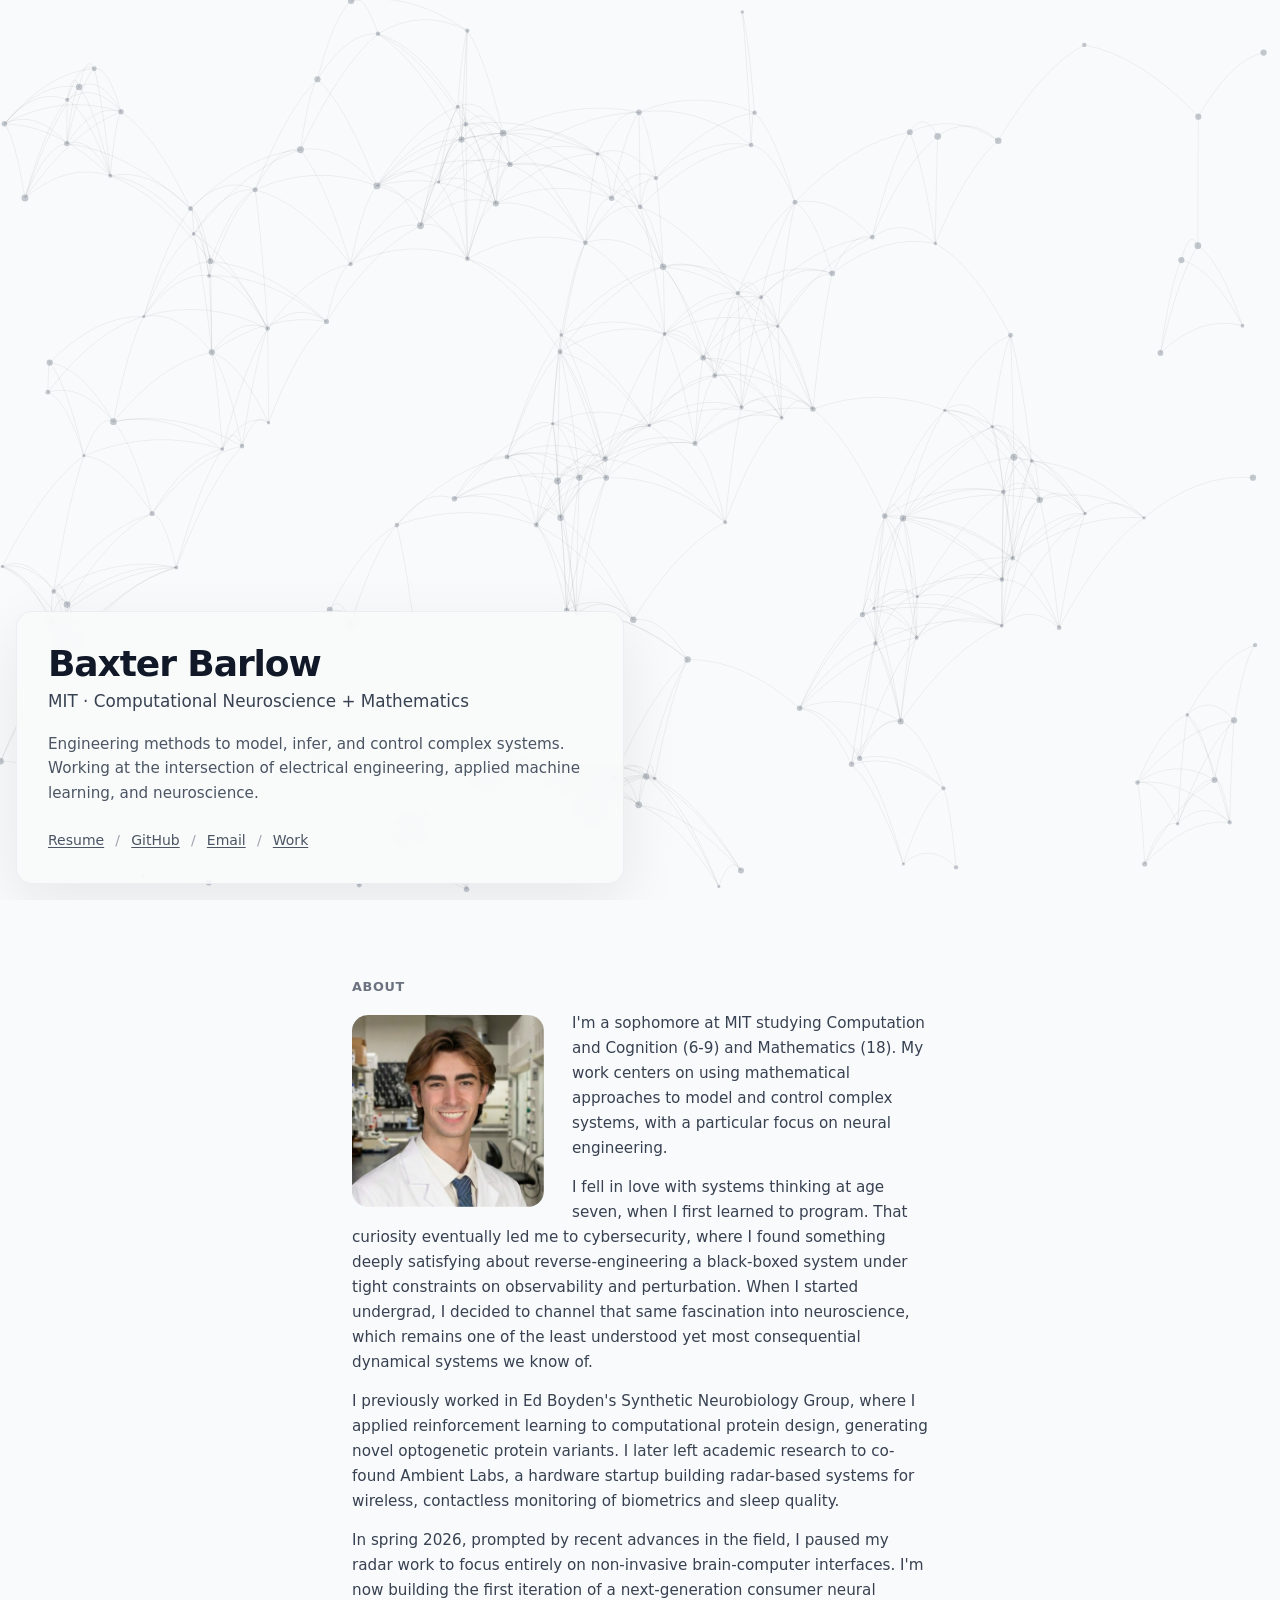
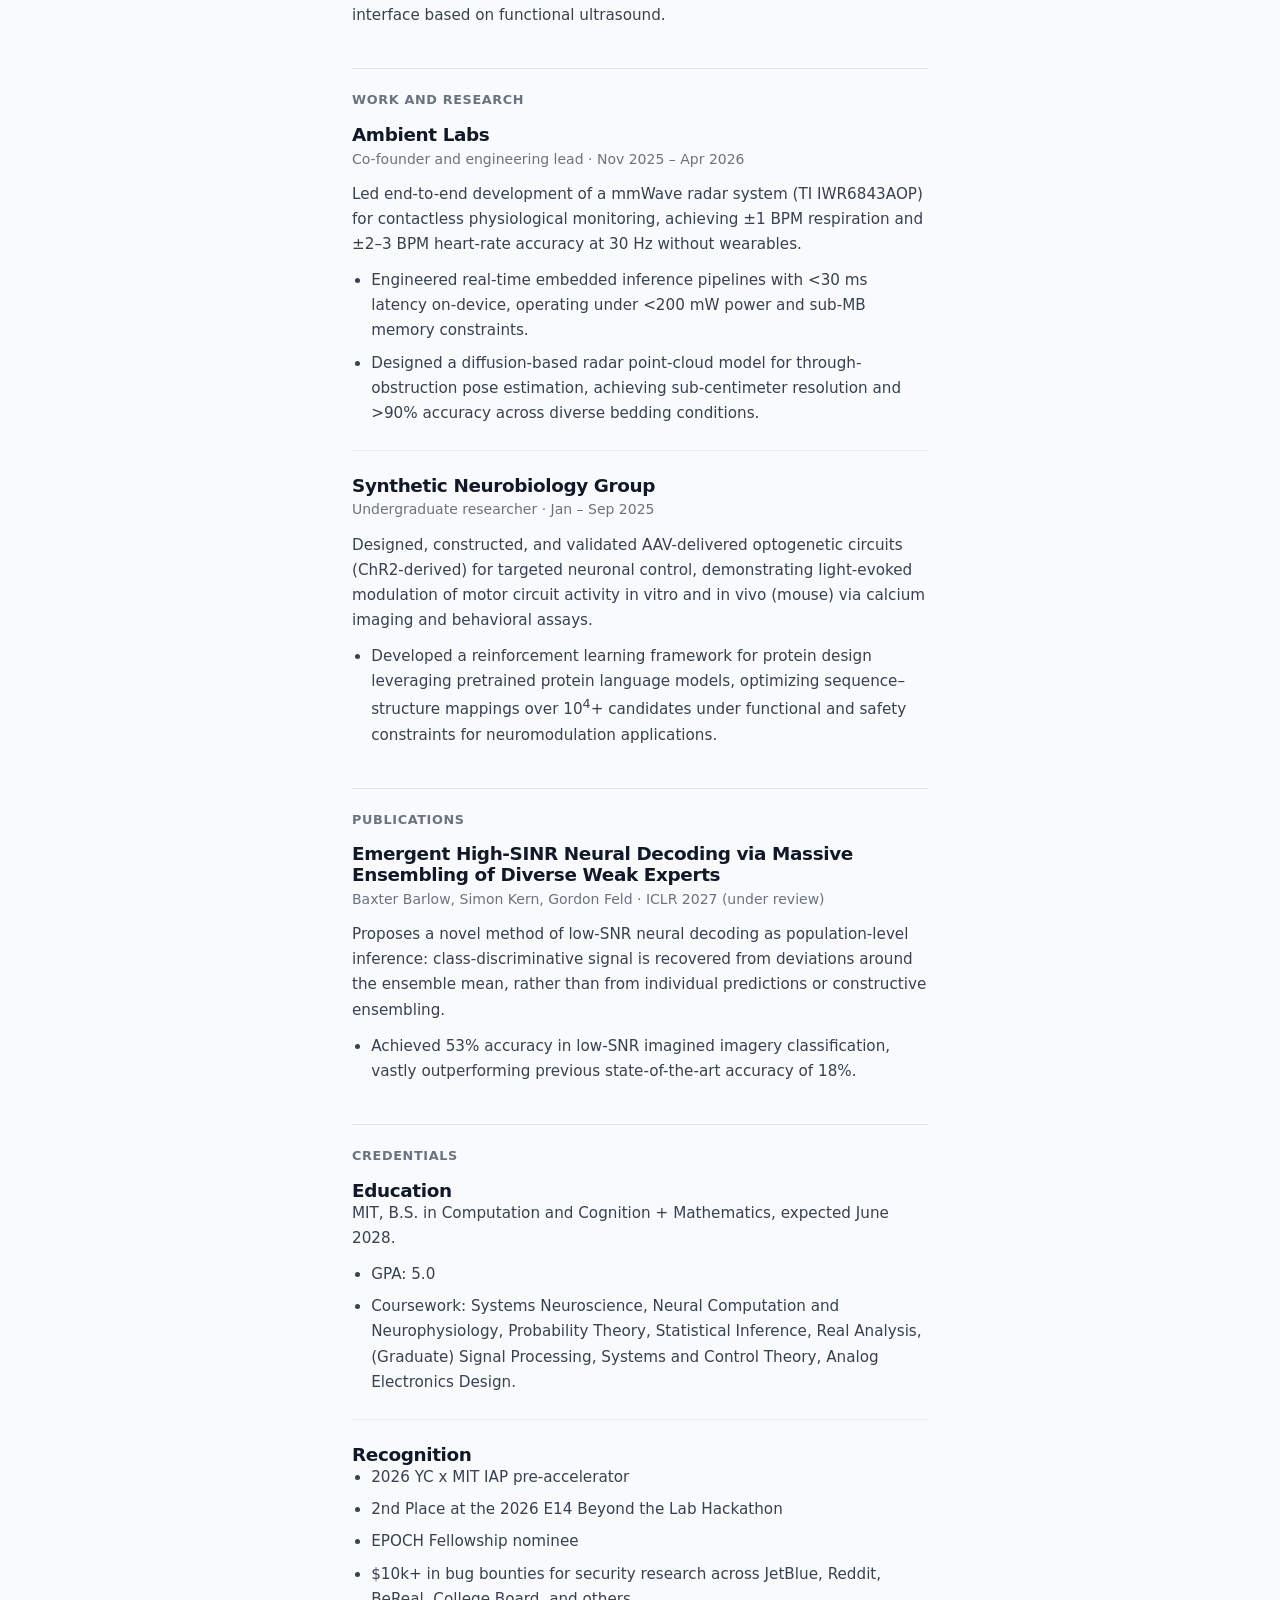
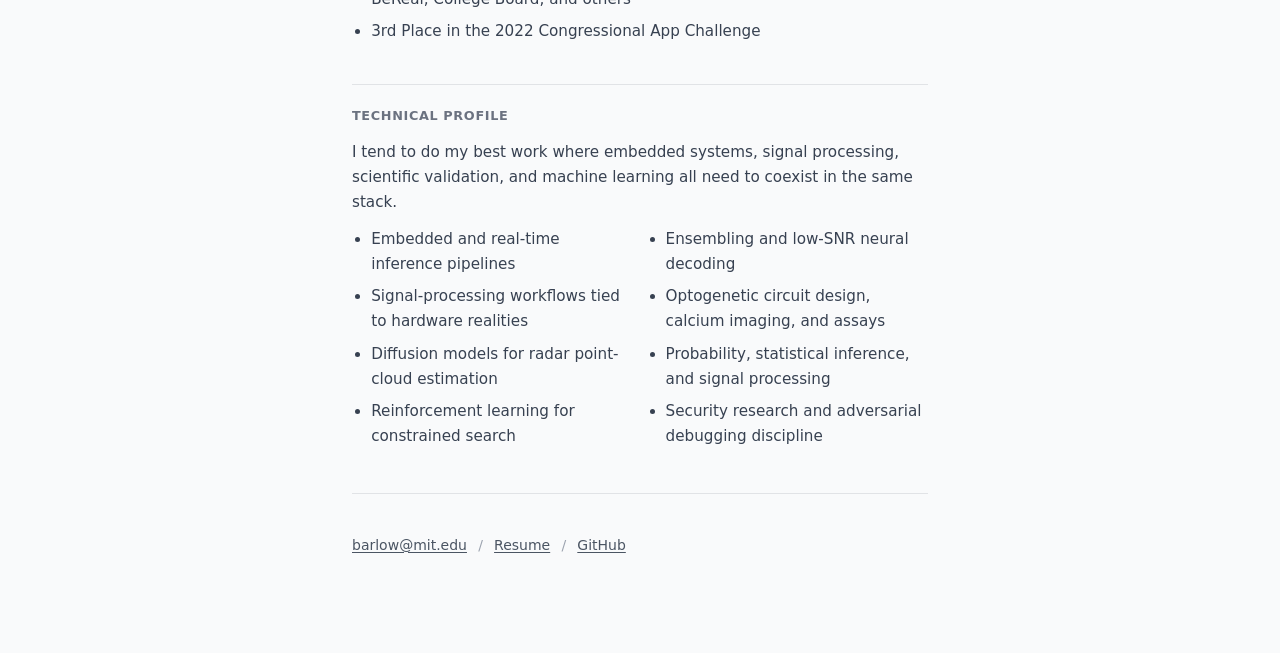
==== index.html @ 2ded3e0e "portfolio site with interactive connectome hero Neuronal network canvas animation with random firing" ====
<!doctype html>
<html lang="en">

<head>
  <meta charset="UTF-8" />
  <meta name="viewport" content="width=device-width, initial-scale=1.0" />
  <title>Baxter Barlow</title>
  <meta name="description"
    content="Baxter Barlow is an MIT engineer working across neurotechnology, embedded sensing, computational biology, and neural decoding." />
  <meta name="theme-color" content="#f9fafb" />
  <meta property="og:title" content="Baxter Barlow" />
  <meta property="og:description"
    content="MIT engineer building systems that pull signal out of noisy biology, radar, and neural data." />
  <meta property="og:image" content="photo.jpg" />
  <link rel="stylesheet" href="styles.css" />
</head>

<body>
  <div class="hero">
    <div class="hero-bg">
      <canvas id="automata"></canvas>
    </div>

    <div class="hero-card">
      <div class="hero-card-inner">
        <h1>Baxter Barlow</h1>
        <p class="hero-subtitle">
          MIT &middot; Computational Neuroscience + Mathematics
        </p>
        <p class="hero-bio">
          Engineering methods to model, infer, and control complex systems. Working at the intersection of electrical
          engineering, applied machine learning, and neuroscience.
        </p>
        <nav class="hero-links" aria-label="Primary">
          <a href="resume.pdf" target="_blank" rel="noreferrer">Resume</a>
          <span>/</span>
          <a href="https://github.com/baxter-barlow" target="_blank" rel="noreferrer">GitHub</a>
          <span>/</span>
          <a href="mailto:barlow@mit.edu">Email</a>
          <span>/</span>
          <a href="#work">Work</a>
        </nav>
      </div>
    </div>
  </div>

  <main class="content">
    <section class="section" aria-labelledby="about">
      <h2 id="about">About</h2>
      <figure class="headshot">
        <img src="photo.jpg" alt="Portrait of Baxter Barlow" />
      </figure>
      <p>
        I'm a sophomore at MIT studying Computation and Cognition (6-9) and
        Mathematics (18). My work centers on using mathematical approaches to
        model and control complex systems, with a particular focus on neural
        engineering.
      </p>
      <p>
        I fell in love with systems thinking at age seven, when I first learned
        to program. That curiosity eventually led me to cybersecurity, where I
        found something deeply satisfying about reverse-engineering a
        black-boxed system under tight constraints on observability and
        perturbation. When I started undergrad, I decided to channel that same
        fascination into neuroscience, which remains one of the least
        understood yet most consequential dynamical systems we know of.
      </p>
      <p>
        I previously worked in Ed Boyden's Synthetic Neurobiology Group, where
        I applied reinforcement learning to computational protein design,
        generating novel optogenetic protein variants. I later left academic
        research to co-found Ambient Labs, a hardware startup building
        radar-based systems for wireless, contactless monitoring of biometrics
        and sleep quality.
      </p>
      <p>
        In spring 2026, prompted by recent advances in the field, I paused my
        radar work to focus entirely on non-invasive brain-computer interfaces.
        I'm now building the first iteration of a next-generation consumer
        neural interface based on functional ultrasound.
      </p>
    </section>

    <section class="section" id="work" aria-labelledby="work-title">
      <h2 id="work-title">Work and Research</h2>

      <article class="entry">
        <h3>Ambient Labs</h3>
        <p class="meta">Co-founder and engineering lead &middot; Nov 2025 &ndash; Apr 2026</p>
        <p>
          Led end-to-end development of a mmWave radar system (TI IWR6843AOP)
          for contactless physiological monitoring, achieving &plusmn;1 BPM
          respiration and &plusmn;2&ndash;3 BPM heart-rate accuracy at 30 Hz
          without wearables.
        </p>
        <ul>
          <li>
            Engineered real-time embedded inference pipelines with &lt;30 ms
            latency on-device, operating under &lt;200 mW power and sub-MB
            memory constraints.
          </li>
          <li>
            Designed a diffusion-based radar point-cloud model for
            through-obstruction pose estimation, achieving sub-centimeter
            resolution and &gt;90% accuracy across diverse bedding conditions.
          </li>
        </ul>
      </article>

      <article class="entry">
        <h3>Synthetic Neurobiology Group</h3>
        <p class="meta">Undergraduate researcher &middot; Jan &ndash; Sep 2025</p>
        <p>
          Designed, constructed, and validated AAV-delivered optogenetic
          circuits (ChR2-derived) for targeted neuronal control, demonstrating
          light-evoked modulation of motor circuit activity in vitro and in
          vivo (mouse) via calcium imaging and behavioral assays.
        </p>
        <ul>
          <li>
            Developed a reinforcement learning framework for protein design
            leveraging pretrained protein language models, optimizing
            sequence&ndash;structure mappings over 10<sup>4</sup>+ candidates
            under functional and safety constraints for neuromodulation
            applications.
          </li>
        </ul>
      </article>
    </section>

    <section class="section" id="publications" aria-labelledby="pub-title">
      <h2 id="pub-title">Publications</h2>
      <article class="entry">
        <h3>Emergent High-SINR Neural Decoding via Massive Ensembling of Diverse Weak Experts</h3>
        <p class="meta">Baxter Barlow, Simon Kern, Gordon Feld &middot; ICLR 2027 (under review)</p>
        <p>
          Proposes a novel method of low-SNR neural decoding as
          population-level inference: class-discriminative signal is recovered
          from deviations around the ensemble mean, rather than from individual
          predictions or constructive ensembling.
        </p>
        <ul>
          <li>
            Achieved 53% accuracy in low-SNR imagined imagery classification,
            vastly outperforming previous state-of-the-art accuracy of 18%.
          </li>
        </ul>
      </article>
    </section>

    <section class="section" id="credentials" aria-labelledby="credentials-title">
      <h2 id="credentials-title">Credentials</h2>

      <article class="entry">
        <h3>Education</h3>
        <p>
          MIT, B.S. in Computation and Cognition + Mathematics, expected June
          2028.
        </p>
        <ul>
          <li>GPA: 5.0</li>
          <li>
            Coursework: Systems Neuroscience, Neural Computation and
            Neurophysiology, Probability Theory, Statistical Inference, Real
            Analysis, (Graduate) Signal Processing, Systems and Control
            Theory, Analog Electronics Design.
          </li>
        </ul>
      </article>

      <article class="entry">
        <h3>Recognition</h3>
        <ul>
          <li>2026 YC x MIT IAP pre-accelerator</li>
          <li>2nd Place at the 2026 E14 Beyond the Lab Hackathon</li>
          <li>EPOCH Fellowship nominee</li>
          <li>$10k+ in bug bounties for security research across JetBlue, Reddit, BeReal, College Board, and others</li>
          <li>3rd Place in the 2022 Congressional App Challenge</li>
        </ul>
      </article>
    </section>

    <section class="section" id="profile" aria-labelledby="profile-title">
      <h2 id="profile-title">Technical profile</h2>
      <p>
        I tend to do my best work where embedded systems, signal processing,
        scientific validation, and machine learning all need to coexist in the
        same stack.
      </p>
      <ul class="profile-list">
        <li>Embedded and real-time inference pipelines</li>
        <li>Signal-processing workflows tied to hardware realities</li>
        <li>Diffusion models for radar point-cloud estimation</li>
        <li>Reinforcement learning for constrained search</li>
        <li>Ensembling and low-SNR neural decoding</li>
        <li>Optogenetic circuit design, calcium imaging, and assays</li>
        <li>Probability, statistical inference, and signal processing</li>
        <li>Security research and adversarial debugging discipline</li>
      </ul>
    </section>

    <footer class="footer-section" id="contact">

      <nav class="footer-links" aria-label="Contact links">
        <a href="mailto:barlow@mit.edu">barlow@mit.edu</a>
        <span>/</span>
        <a href="resume.pdf" target="_blank" rel="noreferrer">Resume</a>
        <span>/</span>
        <a href="https://github.com/baxter-barlow" target="_blank" rel="noreferrer">GitHub</a>
      </nav>
    </footer>
  </main>

  <script>
    (function () {
      const canvas = document.getElementById("automata");
      const ctx = canvas.getContext("2d");
      let w, h, dpr;

      let nodes = [];
      let curves = [];
      const maxDist = 140;

      let mx = -9999, my = -9999;
      document.addEventListener("pointermove", function (e) { mx = e.clientX; my = e.clientY; });
      document.addEventListener("pointerleave", function () { mx = -9999; my = -9999; });

      function resize() {
        dpr = window.devicePixelRatio || 1;
        w = canvas.parentElement.clientWidth;
        h = canvas.parentElement.clientHeight;
        canvas.width = w * dpr;
        canvas.height = h * dpr;
        canvas.style.width = w + "px";
        canvas.style.height = h + "px";
        ctx.setTransform(dpr, 0, 0, dpr, 0, 0);
        createNetwork();
      }

      function dist(a, b) {
        return Math.hypot(a.x - b.x, a.y - b.y);
      }

      function createNetwork() {
        nodes = [];
        curves = [];

        const nodeCount = Math.floor((w * h) / (w < 600 ? 12000 : 7000));

        for (let i = 0; i < nodeCount; i++) {
          nodes.push({
            x: Math.random() * w,
            y: Math.random() * h,
            r: 1.5 + Math.random() * 2,
            glow: 0,
          });
        }

        for (let i = 0; i < nodes.length; i++) {
          for (let j = i + 1; j < nodes.length; j++) {
            if (dist(nodes[i], nodes[j]) < maxDist) {
              curves.push({ a: i, b: j, glow: 0 });
              if (!nodes[i].connected) nodes[i].connected = [];
              if (!nodes[j].connected) nodes[j].connected = [];
              nodes[i].connected.push(curves.length - 1);
              nodes[j].connected.push(curves.length - 1);
            }
          }
        }
      }

      function animate() {
        ctx.clearRect(0, 0, w, h);

        const rect = canvas.getBoundingClientRect();
        const cmx = mx > -999 ? mx - rect.left : -9999;
        const cmy = mx > -999 ? my - rect.top : -9999;

        // Random firing
        if (Math.random() < 0.025) {
          const node = nodes[Math.floor(Math.random() * nodes.length)];
          node.glow = 1.0;
          if (node.connected) node.connected.forEach(ci => { curves[ci].glow = 1.0; });
        }

        // Mouse proximity firing
        if (cmx > -999) {
          for (const node of nodes) {
            const d = Math.hypot(node.x - cmx, node.y - cmy);
            if (d < 100 && Math.random() < 0.06) {
              node.glow = Math.max(node.glow, 0.9);
              if (node.connected) node.connected.forEach(ci => {
                curves[ci].glow = Math.max(curves[ci].glow, 0.8);
              });
            }
          }
        }

        // Draw curves
        for (const c of curves) {
          const a = nodes[c.a], b = nodes[c.b];
          const mx = (a.x + b.x) / 2;
          const my = (a.y + b.y) / 2 - 25;

          ctx.beginPath();
          ctx.moveTo(a.x, a.y);
          ctx.quadraticCurveTo(mx, my, b.x, b.y);

          if (c.glow > 0.05) {
            ctx.strokeStyle = `rgba(30,41,59,${(0.1 + c.glow * 0.35).toFixed(3)})`;
            ctx.lineWidth = 0.5 + c.glow * 0.8;
            c.glow *= 0.965;
          } else {
            ctx.strokeStyle = "rgba(0,0,0,0.11)";
            ctx.lineWidth = 0.5;
            c.glow = 0;
          }
          ctx.stroke();
        }

        // Draw nodes
        for (const n of nodes) {
          // Glow halo
          if (n.glow > 0.1) {
            ctx.beginPath();
            ctx.arc(n.x, n.y, n.r + 8 * n.glow, 0, Math.PI * 2);
            ctx.fillStyle = `rgba(30,41,59,${(0.08 * n.glow).toFixed(3)})`;
            ctx.fill();
          }

          // Soma
          ctx.beginPath();
          ctx.arc(n.x, n.y, n.r, 0, Math.PI * 2);

          if (n.glow > 0.1) {
            ctx.fillStyle = `rgba(30,41,59,${(0.2 + 0.5 * n.glow).toFixed(3)})`;
            n.glow *= 0.97;
          } else {
            ctx.fillStyle = "rgba(71,85,105,0.3)";
            n.glow = 0;
          }
          ctx.fill();
        }

        requestAnimationFrame(animate);
      }

      resize();
      requestAnimationFrame(animate);
      window.addEventListener("resize", resize);
    })();
  </script>
</body>

</html>
---- styles.css ----
:root {
  --bg: #f9fafb;
  --ink: #111827;
  --text: #4b5563;
  --muted: #6b7280;
  --line: rgba(17, 24, 39, 0.1);
  --sans:
    ui-sans-serif, system-ui, -apple-system, BlinkMacSystemFont, "Segoe UI",
    sans-serif;
}

*,
*::before,
*::after {
  box-sizing: border-box;
}

html {
  scroll-behavior: smooth;
}

body {
  margin: 0;
  min-height: 100vh;
  background: var(--bg);
  color: var(--ink);
  font-family: var(--sans);
  line-height: 1.65;
}

img {
  display: block;
  max-width: 100%;
}

a {
  color: inherit;
  text-decoration: underline;
  text-decoration-thickness: 1px;
  text-underline-offset: 0.14em;
}

a:hover,
a:focus-visible {
  color: var(--ink);
}

p,
ul {
  margin: 0;
}

ul {
  padding-left: 1.2rem;
}

li + li {
  margin-top: 0.45rem;
}

h1,
h2,
h3 {
  margin: 0;
  line-height: 1.15;
}

/* ── Hero section ── */

.hero {
  position: relative;
  min-height: 100vh;
  overflow: hidden;
  background: var(--bg);
}

.hero-bg {
  position: absolute;
  inset: 0;
  pointer-events: none;
  z-index: 0;
}

.hero-bg canvas {
  width: 100%;
  height: 100%;
  display: block;
}

.hero-card {
  position: absolute;
  bottom: 0;
  left: 0;
  padding: 1rem;
  max-width: 40rem;
  width: 100%;
  z-index: 1;
}

@media (min-width: 768px) {
  .hero-card {
    padding: 3rem;
  }
}

.hero-card-inner {
  position: relative;
}

.hero-card-inner::before {
  content: "";
  position: absolute;
  inset: -1rem;
  background: rgba(249, 250, 251, 0.8);
  backdrop-filter: blur(12px);
  -webkit-backdrop-filter: blur(12px);
  border-radius: 1rem;
  border: 1px solid rgba(148, 163, 184, 0.14);
  box-shadow: 0 20px 60px rgba(15, 23, 42, 0.08);
  z-index: 0;
}

@media (min-width: 768px) {
  .hero-card-inner::before {
    inset: -2rem;
  }
}

.hero-card-inner > * {
  position: relative;
  z-index: 1;
}

.hero-card h1 {
  font-size: 2rem;
  font-weight: 600;
  color: var(--ink);
  letter-spacing: -0.03em;
}

@media (min-width: 768px) {
  .hero-card h1 {
    font-size: 2.25rem;
  }
}

.hero-subtitle {
  font-size: 1.05rem;
  color: #374151;
  margin-top: 0.25rem;
}

.hero-bio {
  font-size: 0.95rem;
  color: var(--text);
  line-height: 1.6;
  margin-top: 1rem;
  max-width: 34rem;
}

.hero-links {
  display: flex;
  flex-wrap: wrap;
  align-items: center;
  gap: 0.35rem 0.7rem;
  margin-top: 1.5rem;
  font-size: 0.875rem;
  color: var(--text);
}

.hero-links span {
  color: #9ca3af;
}

/* ── Content below the fold ── */

.content {
  max-width: 40rem;
  margin: 0 auto;
  padding: 4rem 1.25rem 5rem;
}

@media (min-width: 768px) {
  .content {
    padding: 5rem 2rem 6rem;
  }
}

.headshot {
  float: left;
  margin: 0.25rem 1.75rem 1rem 0;
}

.headshot img {
  width: 12rem;
  height: 12rem;
  object-fit: cover;
  border-radius: 1rem;
}

@media (max-width: 640px) {
  .headshot {
    float: none;
    margin: 0 0 1.25rem 0;
  }

  .headshot img {
    width: 7rem;
    height: 7rem;
  }
}

.section {
  margin-top: 2.5rem;
  padding-top: 1.5rem;
  border-top: 1px solid var(--line);
}

.section:first-child {
  margin-top: 0;
  padding-top: 0;
  border-top: none;
}

.section h2 {
  font-size: 0.8rem;
  font-weight: 600;
  letter-spacing: 0.05em;
  text-transform: uppercase;
  color: var(--muted);
  margin-bottom: 1rem;
}

.section > p {
  color: #374151;
  font-size: 0.95rem;
}

.section > p + p {
  margin-top: 0.85rem;
}

.entry {
  margin-top: 1.5rem;
}

.entry:first-of-type {
  margin-top: 0;
}

.entry + .entry {
  padding-top: 1.5rem;
  border-top: 1px solid rgba(17, 24, 39, 0.06);
}

.entry h3 {
  font-size: 1.15rem;
  font-weight: 700;
  letter-spacing: -0.02em;
  color: var(--ink);
}

.entry .meta {
  color: var(--muted);
  font-size: 0.875rem;
  margin-top: 0.15rem;
}

.entry p {
  color: #374151;
  font-size: 0.95rem;
}

.entry p + ul,
.entry ul + p,
.entry p + p,
.entry ul + ul {
  margin-top: 0.7rem;
}

.entry ul {
  color: #374151;
  font-size: 0.95rem;
}

.profile-list {
  margin-top: 0.75rem;
  columns: 2;
  column-gap: 2rem;
  color: #374151;
  font-size: 0.95rem;
}

.footer-section {
  margin-top: 2.5rem;
  padding-top: 1.5rem;
  border-top: 1px solid var(--line);
}

.footer-section h2 {
  font-size: 0.8rem;
  font-weight: 600;
  letter-spacing: 0.05em;
  text-transform: uppercase;
  color: var(--muted);
  margin-bottom: 1rem;
}

.footer-section p {
  color: var(--text);
  font-size: 0.95rem;
}

.footer-links {
  display: flex;
  flex-wrap: wrap;
  align-items: center;
  gap: 0.35rem 0.7rem;
  margin-top: 1rem;
  font-size: 0.875rem;
  color: var(--text);
}

.footer-links span {
  color: #9ca3af;
}

.signal-highlight {
  color: var(--ink);
}

/* ── Responsive ── */

@media (max-width: 640px) {
  .hero-card h1 {
    font-size: 1.75rem;
  }

  .hero-bio {
    font-size: 0.9rem;
  }

  .profile-list {
    columns: 1;
  }
}
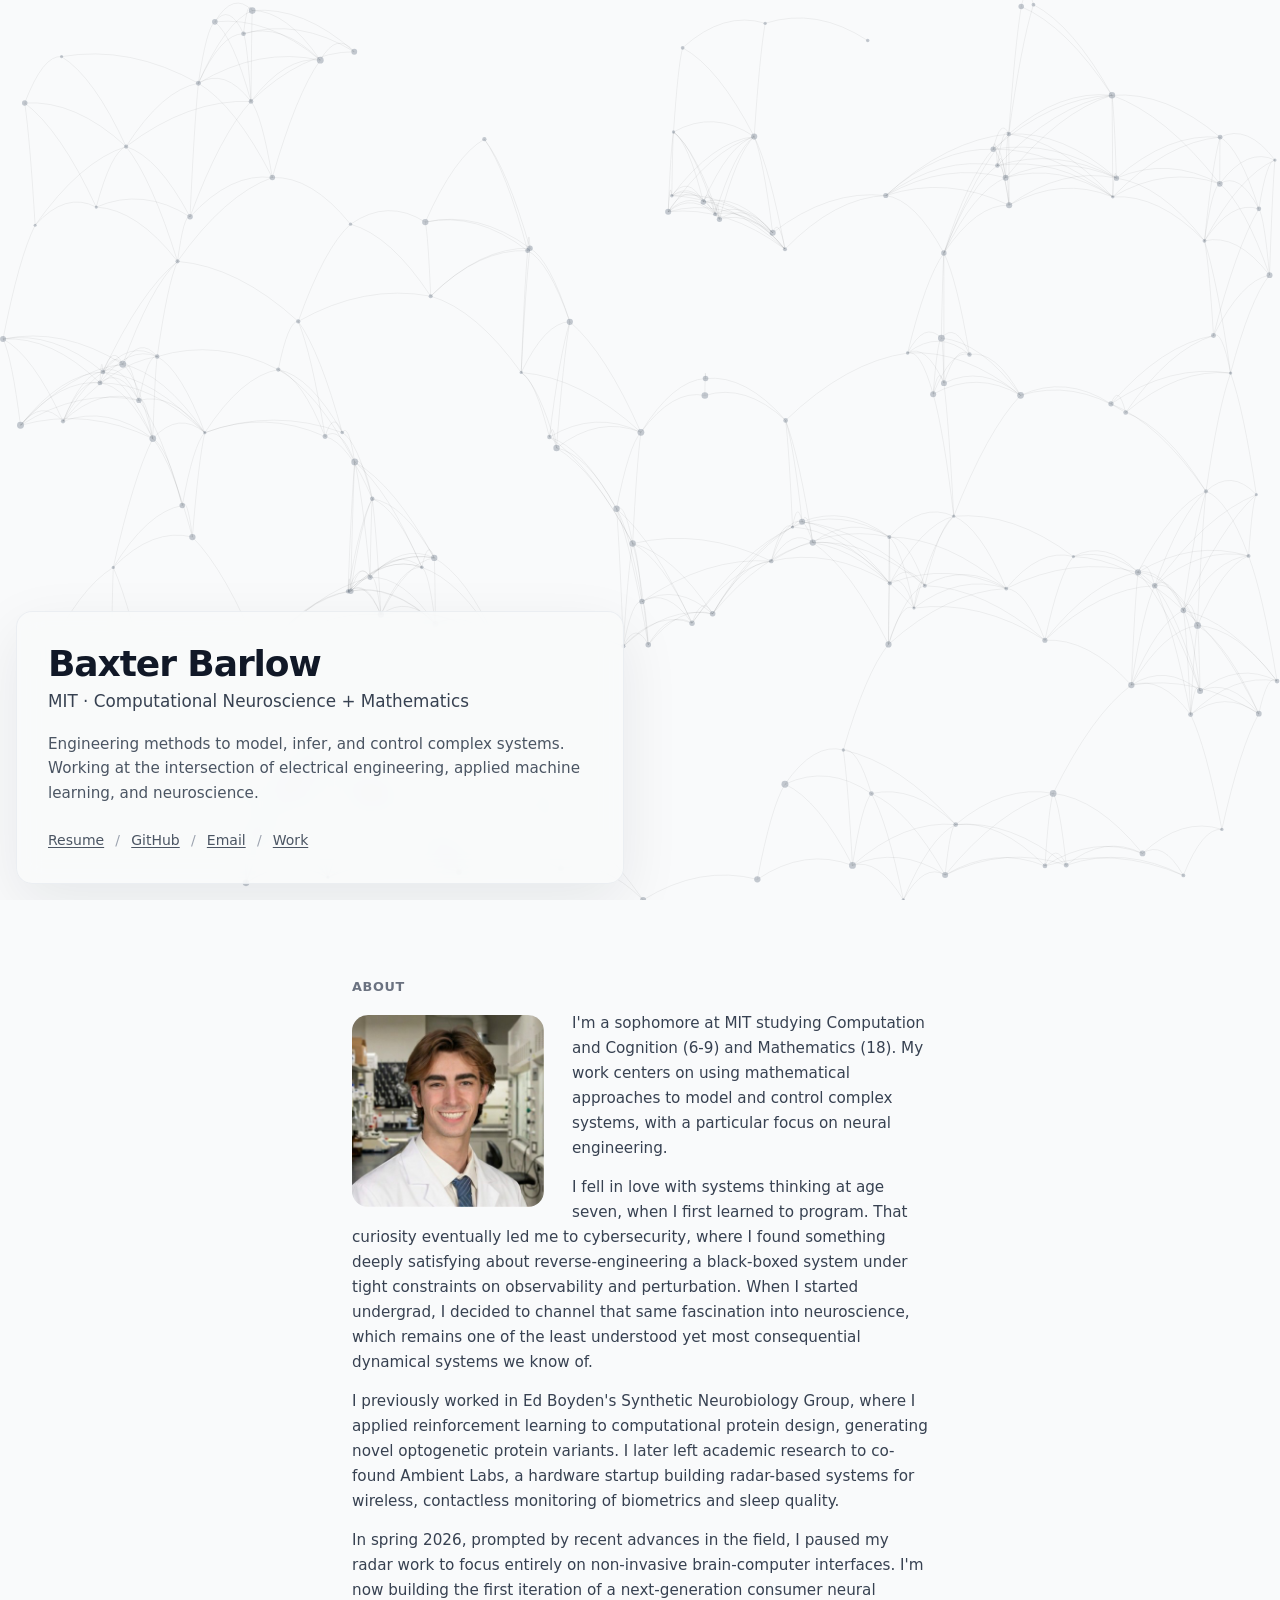
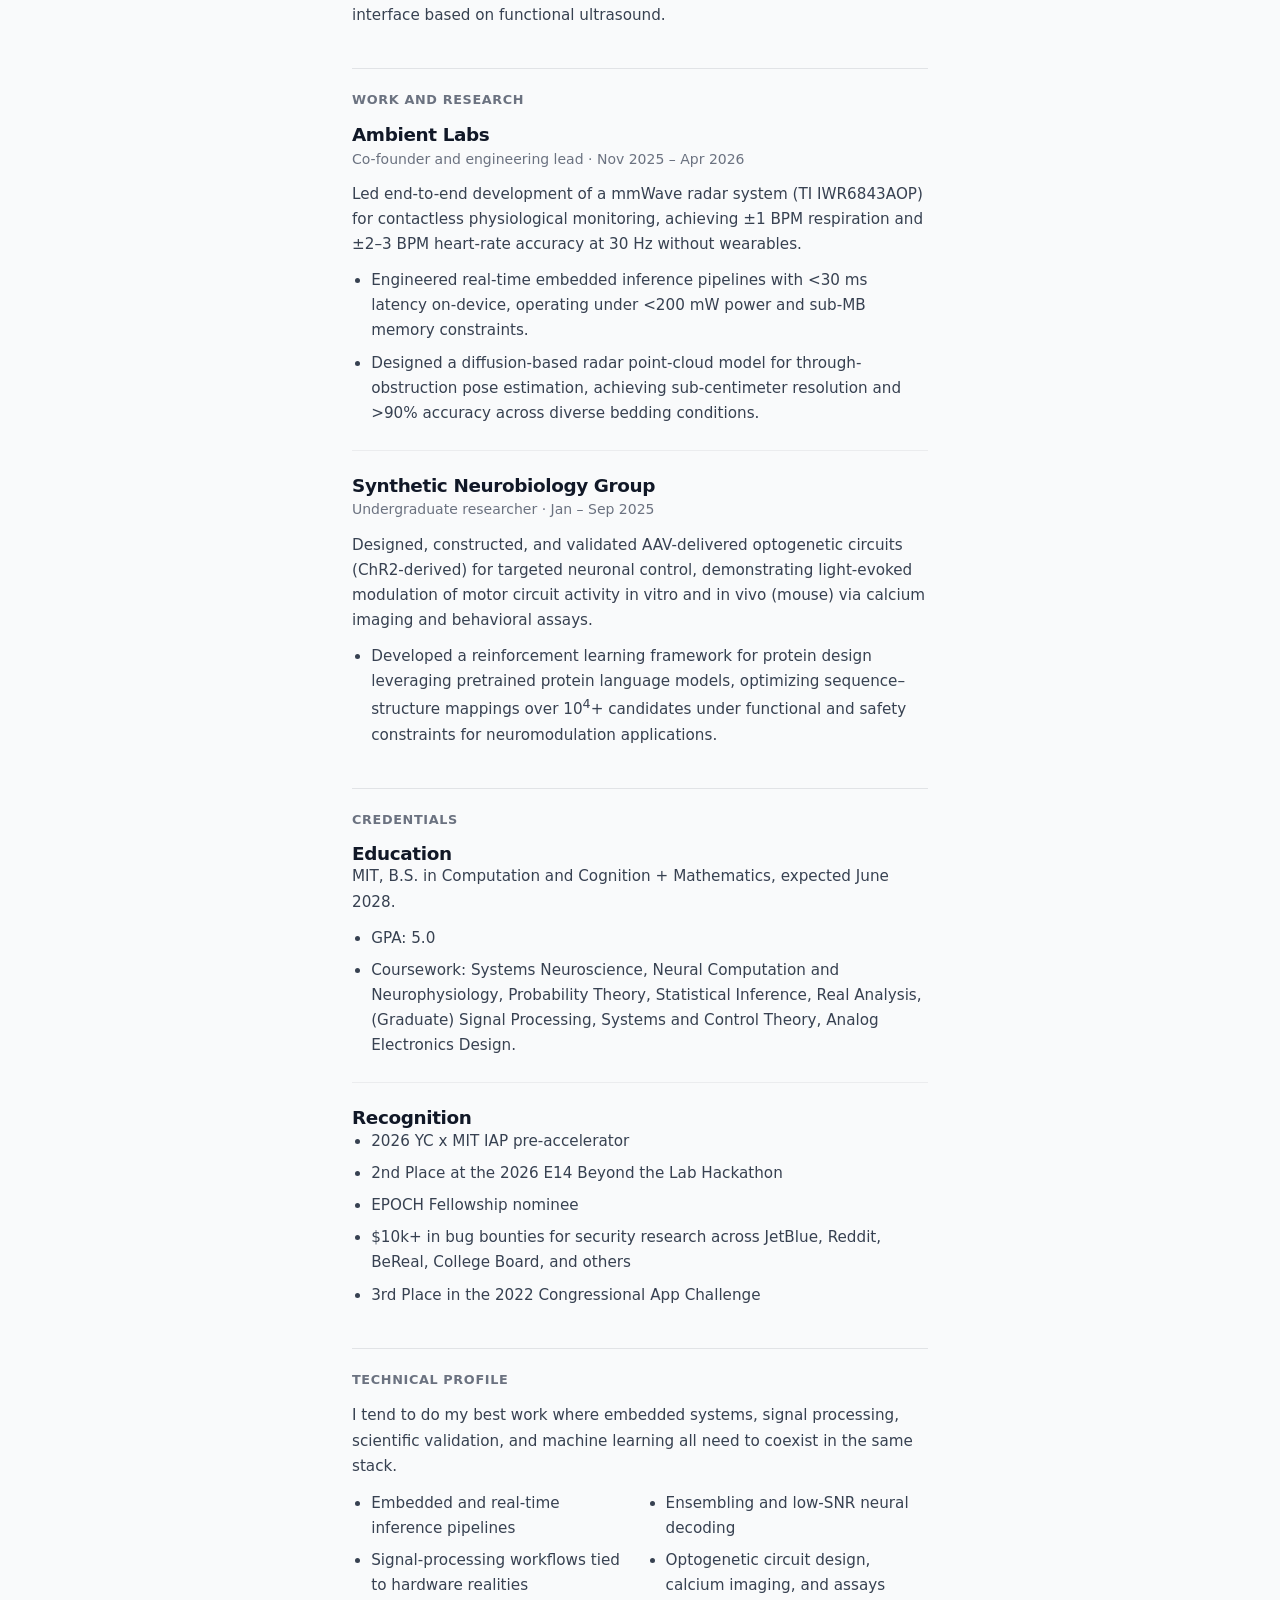
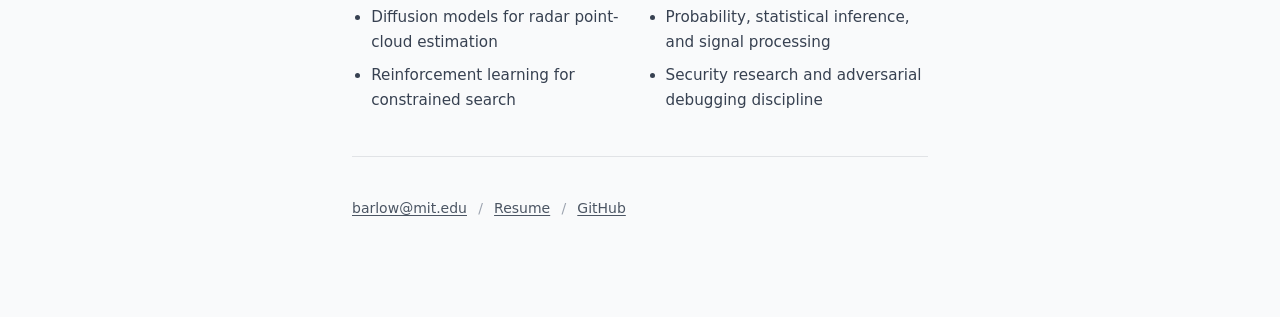
==== commit 3db22c36: "Update index.html" ====
--- a/index.html
+++ b/index.html
@@ -128,26 +128,6 @@
       </article>
     </section>
 
-    <section class="section" id="publications" aria-labelledby="pub-title">
-      <h2 id="pub-title">Publications</h2>
-      <article class="entry">
-        <h3>Emergent High-SINR Neural Decoding via Massive Ensembling of Diverse Weak Experts</h3>
-        <p class="meta">Baxter Barlow, Simon Kern, Gordon Feld &middot; ICLR 2027 (under review)</p>
-        <p>
-          Proposes a novel method of low-SNR neural decoding as
-          population-level inference: class-discriminative signal is recovered
-          from deviations around the ensemble mean, rather than from individual
-          predictions or constructive ensembling.
-        </p>
-        <ul>
-          <li>
-            Achieved 53% accuracy in low-SNR imagined imagery classification,
-            vastly outperforming previous state-of-the-art accuracy of 18%.
-          </li>
-        </ul>
-      </article>
-    </section>
-
     <section class="section" id="credentials" aria-labelledby="credentials-title">
       <h2 id="credentials-title">Credentials</h2>
 
